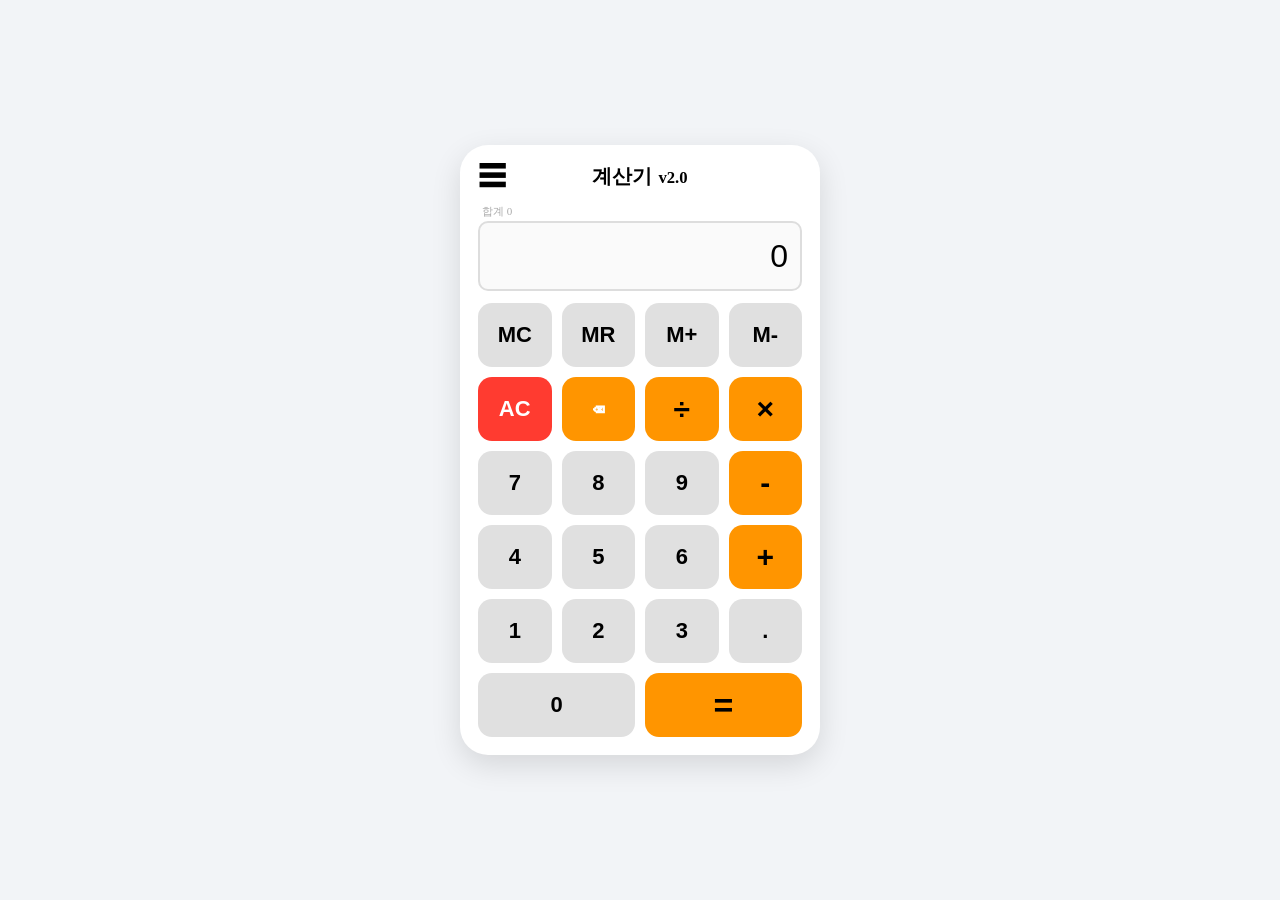
==== calculator.html @ 21626f97 "Add files via upload" ====
<!DOCTYPE html>
<html lang="ko">
<head>
    <meta charset="UTF-8">
    <meta name="viewport" content="width=device-width, initial-scale=1.0, maximum-scale=1.0, user-scalable=no">
    <title>Calculator</title>
    <style>
:root { --main-theme: #ff9500; --text-color: #000; }

* {
    -webkit-user-select: none;
    -moz-user-select: none;
    user-select: none;
    -webkit-user-drag: none;
    box-sizing: border-box;
}

html, body {
    margin: 0; padding: 0;
    width: 100%; height: 100%;
    overflow: hidden;
    background: #f2f4f7;
    display: flex;
    justify-content: center;
    align-items: center;
}

.layout { display: flex; align-items: flex-start; }

.calculator {
    width: 360px;
    background: #fff;
    padding: 18px;
    border-radius: 28px;
    box-shadow: 0 10px 30px rgba(0,0,0,0.12);
    flex-shrink: 0;
}

.calc-header {
    display: flex; align-items: center; justify-content: center;
    position: relative; margin-bottom: 14px; font-weight: bold; font-size: 20px;
}
.hamburger { font-size: 28px; cursor: pointer; position: absolute; left: 0; z-index: 2; }
.title-text { display: flex; align-items: baseline; gap: 6px; }

.display-wrap { margin-bottom: 12px; }

.mem-label {
    font-size: 11px;
    color: #aaa;
    margin-bottom: 2px;
    padding-left: 4px;
}

#display {
    width: 100%; height: 70px; font-size: 32px; text-align: right;
    border: 2px solid #ddd; border-radius: 10px;
    padding: 8px 12px; background: #fafafa;
    display: block;
}

.buttons { display: grid; grid-template-columns: repeat(4, 1fr); gap: 10px; }
button { height: 64px; border-radius: 14px; border: none; font-size: 22px; font-weight: bold; cursor: pointer; background: #e0e0e0; transition: opacity 0.1s; }
button:active { opacity: 0.7; }
.operator { background-color: var(--main-theme); color: var(--text-color); font-size: 30px; }
.btn-ac { background-color: #ff3b30; color: #fff; }
.btn-del { background-color: #ff9500; color: #fff; }
.btn-equals { background-color: var(--main-theme); color: var(--text-color); font-size: 34px; }

.toast {
    height: 0; overflow: hidden; text-align: center; font-size: 14px; font-weight: bold;
    color: #fff; background: rgba(0,0,0,0.7); border-radius: 8px;
    transition: height 0.2s, padding 0.2s, opacity 0.3s; opacity: 0;
}
.toast.show { height: auto; padding: 6px; opacity: 1; margin-bottom: 6px; }

.overlay { display: none; position: fixed; top: 0; left: 0; width: 100%; height: 100%; background: rgba(0,0,0,0.4); z-index: 998; }
.overlay.show { display: block; }
.side-menu { height: 100%; width: 260px; position: fixed; top: 0; left: 0; background: #111; overflow: hidden; transition: transform 0.3s ease; z-index: 1000; transform: translateX(-100%); }
.side-menu.open { transform: translateX(0); }
.closebtn { position: absolute; top: 10px; right: 20px; color: #ff3b30; font-size: 36px; cursor: pointer; }
.menu-content { padding: 18px; color: #fff; margin-top: 50px; }
.theme-buttons { display: grid; grid-template-columns: repeat(2, 1fr); gap: 8px; }
.theme-buttons button { height: auto; border-radius: 8px; border: none; font-weight: bold; cursor: pointer; padding: 10px; font-size: 13px; }
.dev-info { margin-bottom: 18px; }
    </style>
</head>
<body>
    <div id="overlay" class="overlay" onclick="closeMenu()"></div>

    <div id="mySidenav" class="side-menu">
        <span class="closebtn" onclick="closeMenu()">&times;</span>
        <div class="menu-content">
            <div class="dev-info">
                <h3>Developer</h3>
                <p>안녕하세요 파수범입니다.<br>이것은 저의 첫 코딩 작품입니다.<br>많은 관심 부탁드립니다.</p>
            </div>
            <h3>테마 설정</h3>
            <div class="theme-buttons">
                <button onclick="changeTheme('#FF3B30')" style="background:#FF3B30;color:#fff;">빨강</button>
                <button onclick="changeTheme('#FF9500')" style="background:#FF9500;color:#fff;">주황</button>
                <button onclick="changeTheme('#FFCC00')" style="background:#FFCC00;color:#000;">노랑</button>
                <button onclick="changeTheme('#4CD964')" style="background:#4CD964;color:#000;">초록</button>
                <button onclick="changeTheme('#007AFF')" style="background:#007AFF;color:#fff;">파랑</button>
                <button onclick="changeTheme('#5AC8FA')" style="background:#5AC8FA;color:#000;">하늘</button>
                <button onclick="changeTheme('#8E8E93')" style="background:#8E8E93;color:#fff;">회색</button>
                <button onclick="changeTheme('#000000')" style="background:#000000;color:#fff;">검정</button>
            </div>
        </div>
    </div>

    <div class="layout">
        <div class="calculator">
            <div class="calc-header">
                <span class="hamburger" onclick="openMenu()">&#9776;</span>
                <span class="title-text">계산기 <small>v2.0</small></span>
            </div>
            <div id="toast" class="toast"></div>

            <div class="display-wrap">
                <div class="mem-label">합계 <span id="mem-label-value">0</span></div>
                <input type="text" id="display" value="0" data-raw="0" readonly>
            </div>

            <div class="buttons">
                <button onclick="memory('MC')">MC</button>
                <button onclick="memory('MR')">MR</button>
                <button onclick="memory('M+')">M+</button>
                <button onclick="memory('M-')">M-</button>

                <button class="btn-ac" onclick="clearDisplay()">AC</button>
                <button class="btn-del" onclick="deleteLast()">⌫</button>
                <button class="operator" onclick="appendToDisplay('/')">÷</button>
                <button class="operator" onclick="appendToDisplay('*')">×</button>

                <button onclick="appendToDisplay('7')">7</button>
                <button onclick="appendToDisplay('8')">8</button>
                <button onclick="appendToDisplay('9')">9</button>
                <button class="operator" onclick="appendToDisplay('-')">-</button>

                <button onclick="appendToDisplay('4')">4</button>
                <button onclick="appendToDisplay('5')">5</button>
                <button onclick="appendToDisplay('6')">6</button>
                <button class="operator" onclick="appendToDisplay('+')">+</button>

                <button onclick="appendToDisplay('1')">1</button>
                <button onclick="appendToDisplay('2')">2</button>
                <button onclick="appendToDisplay('3')">3</button>
                <button onclick="appendToDisplay('.')">.</button>

                <button onclick="appendToDisplay('0')" style="grid-column:span 2;">0</button>
                <button class="operator btn-equals" onclick="calculate()" style="grid-column:span 2;">=</button>
            </div>
        </div>
    </div>

    <script>
let memoryValue = 0;
let freshInput = false;
let memHistory = [];

function openMenu() {
    document.getElementById("mySidenav").classList.add("open");
    document.getElementById("overlay").classList.add("show");
    history.pushState({ menuOpen: true }, '');
}
function closeMenu() {
    document.getElementById("mySidenav").classList.remove("open");
    document.getElementById("overlay").classList.remove("show");
}
window.addEventListener('popstate', function() {
    if (document.getElementById("mySidenav").classList.contains("open")) closeMenu();
});

function changeTheme(color) {
    document.documentElement.style.setProperty('--main-theme', color);
    document.documentElement.style.setProperty('--text-color', color === '#000000' ? '#ffffff' : '#000000');
    closeMenu();
}

function formatDisplay(val) {
    if (val === '' || val === '오류') return val;
    let parts = String(val).split('.');
    parts[0] = parts[0].replace(/\B(?=(\d{3})+(?!\d))/g, ',');
    return parts.join('.');
}

function formatRawExpression(expr) {
    return expr.replace(/(\d+\.?\d*)/g, function(num) {
        let parts = num.split('.');
        parts[0] = parts[0].replace(/\B(?=(\d{3})+(?!\d))/g, ',');
        return parts.join('.');
    });
}

function getRaw() {
    let d = document.getElementById('display');
    let raw = d.getAttribute('data-raw');
    if (!raw) raw = d.value;
    return raw.replace(/,/g, '');
}

function setRaw(val) {
    let d = document.getElementById('display');
    d.setAttribute('data-raw', val);
}

function appendToDisplay(val) {
    let d = document.getElementById('display');
    let raw = getRaw();
    const operators = ['+', '-', '*', '/'];
    const isOp = operators.includes(val);

    if (freshInput) {
        if (isOp) { freshInput = false; }
        else { raw = ''; freshInput = false; }
    }

    if (isOp && raw !== '' && raw !== '0') {
        const lastChar = raw.slice(-1);
        if (operators.includes(lastChar)) {
            raw = raw.slice(0, -1) + val;
            setRaw(raw);
            d.value = formatRawExpression(raw);
            return;
        }
    }

    if (raw === '0' || raw === '') {
        raw = isOp ? '0' + val : val;
    } else {
        raw += val;
    }
    setRaw(raw);
    d.value = formatRawExpression(raw);
}

function clearDisplay() {
    let d = document.getElementById('display');
    setRaw('0');
    d.value = '0';
    freshInput = false;
}

function deleteLast() {
    let d = document.getElementById('display');
    let raw = getRaw();
    raw = raw.length <= 1 ? '0' : raw.slice(0, -1);
    setRaw(raw);
    d.value = formatRawExpression(raw);
}

function calculate() {
    try {
        let d = document.getElementById('display');
        let raw = getRaw();
        let result = eval(raw.replace(/×/g, '*').replace(/÷/g, '/'));
        setRaw(String(result));
        d.value = formatDisplay(result);
        freshInput = true;
        history.replaceState(null, '');
    } catch {
        let d = document.getElementById('display');
        setRaw('오류');
        d.value = '오류';
    }
}

function showToast(msg) {
    let t = document.getElementById('toast');
    t.textContent = msg;
    t.classList.add('show');
    clearTimeout(window._toastTimer);
    window._toastTimer = setTimeout(() => t.classList.remove('show'), 1500);
}

function updateMemLabel() {
    document.getElementById('mem-label-value').textContent = formatDisplay(memoryValue);
}

function memory(type) {
    let d = document.getElementById('display');
    let raw = getRaw();
    let v = parseFloat(raw) || 0;

    if (type === 'M+') {
        memoryValue += v;
        freshInput = true;
        updateMemLabel();
    } else if (type === 'M-') {
        memoryValue -= v;
        freshInput = true;
        updateMemLabel();
    } else if (type === 'MR') {
        setRaw(String(memoryValue));
        d.value = formatDisplay(memoryValue);
        showToast('MR : ' + formatDisplay(memoryValue));
        freshInput = true;
    } else if (type === 'MC') {
        memoryValue = 0;
        updateMemLabel();
    }
}
    </script>
</body>
</html>
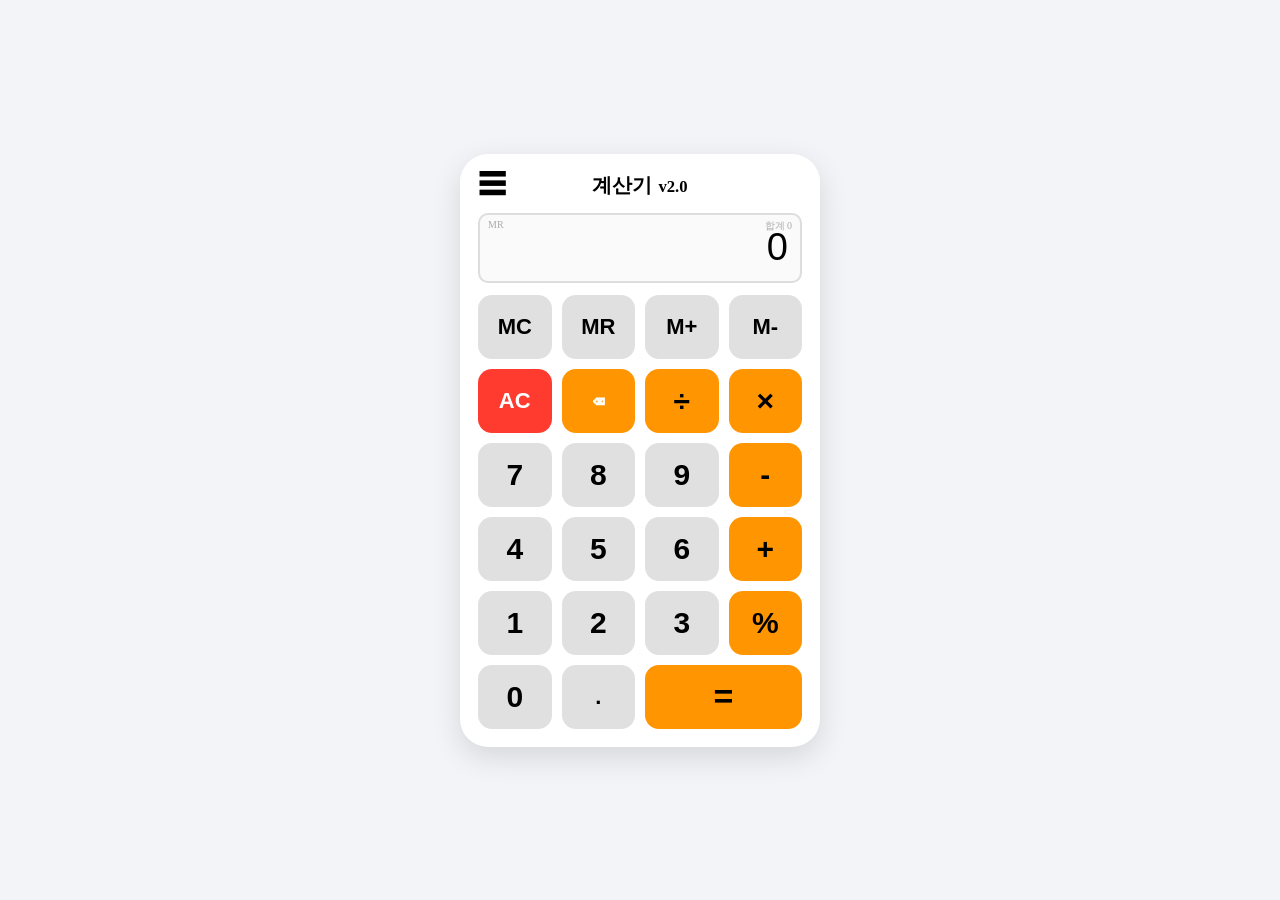
==== commit 4467741d: "Add files via upload" ====
--- a/calculator.html
+++ b/calculator.html
@@ -5,84 +5,92 @@
     <meta name="viewport" content="width=device-width, initial-scale=1.0, maximum-scale=1.0, user-scalable=no">
     <title>Calculator</title>
     <style>
-:root { --main-theme: #ff9500; --text-color: #000; }
-
-* {
-    -webkit-user-select: none;
-    -moz-user-select: none;
-    user-select: none;
-    -webkit-user-drag: none;
-    box-sizing: border-box;
-}
-
-html, body {
-    margin: 0; padding: 0;
-    width: 100%; height: 100%;
-    overflow: hidden;
-    background: #f2f4f7;
-    display: flex;
-    justify-content: center;
-    align-items: center;
-}
-
-.layout { display: flex; align-items: flex-start; }
-
-.calculator {
-    width: 360px;
-    background: #fff;
-    padding: 18px;
-    border-radius: 28px;
-    box-shadow: 0 10px 30px rgba(0,0,0,0.12);
-    flex-shrink: 0;
-}
-
-.calc-header {
-    display: flex; align-items: center; justify-content: center;
-    position: relative; margin-bottom: 14px; font-weight: bold; font-size: 20px;
-}
-.hamburger { font-size: 28px; cursor: pointer; position: absolute; left: 0; z-index: 2; }
-.title-text { display: flex; align-items: baseline; gap: 6px; }
-
-.display-wrap { margin-bottom: 12px; }
-
-.mem-label {
-    font-size: 11px;
-    color: #aaa;
-    margin-bottom: 2px;
-    padding-left: 4px;
-}
-
-#display {
-    width: 100%; height: 70px; font-size: 32px; text-align: right;
-    border: 2px solid #ddd; border-radius: 10px;
-    padding: 8px 12px; background: #fafafa;
-    display: block;
-}
-
-.buttons { display: grid; grid-template-columns: repeat(4, 1fr); gap: 10px; }
-button { height: 64px; border-radius: 14px; border: none; font-size: 22px; font-weight: bold; cursor: pointer; background: #e0e0e0; transition: opacity 0.1s; }
-button:active { opacity: 0.7; }
-.operator { background-color: var(--main-theme); color: var(--text-color); font-size: 30px; }
-.btn-ac { background-color: #ff3b30; color: #fff; }
-.btn-del { background-color: #ff9500; color: #fff; }
-.btn-equals { background-color: var(--main-theme); color: var(--text-color); font-size: 34px; }
-
-.toast {
-    height: 0; overflow: hidden; text-align: center; font-size: 14px; font-weight: bold;
-    color: #fff; background: rgba(0,0,0,0.7); border-radius: 8px;
-    transition: height 0.2s, padding 0.2s, opacity 0.3s; opacity: 0;
-}
-.toast.show { height: auto; padding: 6px; opacity: 1; margin-bottom: 6px; }
-
-.overlay { display: none; position: fixed; top: 0; left: 0; width: 100%; height: 100%; background: rgba(0,0,0,0.4); z-index: 998; }
-.overlay.show { display: block; }
-.side-menu { height: 100%; width: 260px; position: fixed; top: 0; left: 0; background: #111; overflow: hidden; transition: transform 0.3s ease; z-index: 1000; transform: translateX(-100%); }
-.side-menu.open { transform: translateX(0); }
-.closebtn { position: absolute; top: 10px; right: 20px; color: #ff3b30; font-size: 36px; cursor: pointer; }
-.menu-content { padding: 18px; color: #fff; margin-top: 50px; }
-.theme-buttons { display: grid; grid-template-columns: repeat(2, 1fr); gap: 8px; }
-.theme-buttons button { height: auto; border-radius: 8px; border: none; font-weight: bold; cursor: pointer; padding: 10px; font-size: 13px; }
-.dev-info { margin-bottom: 18px; }
+        :root { --main-theme: #ff9500; --text-color: #000; }
+
+        * {
+            -webkit-user-select: none;
+            -moz-user-select: none;
+            user-select: none;
+            box-sizing: border-box;
+        }
+
+        html, body {
+            margin: 0; padding: 0;
+            width: 100%; height: 100%;
+            overflow: hidden;
+            background: #f2f4f7;
+            display: flex;
+            justify-content: center;
+            align-items: center;
+        }
+
+        .layout { display: flex; align-items: flex-start; }
+
+        .calculator {
+            width: 360px;
+            background: #fff;
+            padding: 18px;
+            border-radius: 28px;
+            box-shadow: 0 10px 30px rgba(0,0,0,0.12);
+        }
+
+        .calc-header {
+            display: flex; align-items: center; justify-content: center;
+            position: relative; margin-bottom: 14px; font-weight: bold; font-size: 20px;
+        }
+        .hamburger { font-size: 28px; cursor: pointer; position: absolute; left: 0; z-index: 2; }
+        .title-text { display: flex; align-items: baseline; gap: 6px; }
+
+        .display-wrap { margin-bottom: 12px; position: relative; }
+
+        .mem-label {
+            position: absolute; top: 6px; right: 10px;
+            font-size: 10px; color: #aaa;
+        }
+        .mr-label {
+            position: absolute; top: 6px; left: 10px;
+            font-size: 10px; color: #aaa;
+        }
+
+        #display {
+            width: 100%; height: 70px; font-size: 38px; text-align: right;
+            border: 2px solid #ddd; border-radius: 10px;
+            padding: 8px 12px; background: #fafafa;
+            display: block; outline: none;
+        }
+
+        .buttons { display: grid; grid-template-columns: repeat(4, 1fr); gap: 10px; }
+        button {
+            height: 64px; border-radius: 14px; border: none;
+            font-size: 22px; font-weight: bold; cursor: pointer;
+            background: #e0e0e0; transition: opacity 0.1s;
+        }
+        button:active { opacity: 0.7; }
+        .operator { background-color: var(--main-theme); color: var(--text-color); font-size: 30px; }
+        .btn-ac { background-color: #ff3b30; color: #fff; }
+        .btn-del { background-color: #ff9500; color: #fff; }
+        .btn-equals { background-color: var(--main-theme); color: var(--text-color); font-size: 34px; }
+
+        .toast {
+            height: 0; overflow: hidden; text-align: center; font-size: 14px; font-weight: bold;
+            color: #fff; background: rgba(0,0,0,0.7); border-radius: 8px;
+            transition: height 0.2s, padding 0.2s, opacity 0.3s; opacity: 0;
+        }
+        .toast.show { height: auto; padding: 6px; opacity: 1; margin-bottom: 6px; }
+
+        .overlay { display: none; position: fixed; top: 0; left: 0; width: 100%; height: 100%; background: rgba(0,0,0,0.4); z-index: 998; }
+        .overlay.show { display: block; }
+        .side-menu {
+            height: 100%; width: 260px; position: fixed; top: 0; left: 0;
+            background: #111; overflow: hidden; transition: transform 0.3s ease;
+            z-index: 1000; transform: translateX(-100%);
+        }
+        .side-menu.open { transform: translateX(0); }
+        .closebtn { position: absolute; top: 10px; right: 20px; color: #ff3b30; font-size: 36px; cursor: pointer; }
+        .menu-content { padding: 18px; color: #fff; margin-top: 50px; }
+        .theme-buttons { display: grid; grid-template-columns: repeat(2, 1fr); gap: 8px; }
+        .theme-buttons button { height: auto; border-radius: 8px; border: none; font-weight: bold; cursor: pointer; padding: 10px; font-size: 13px; }
+        .dev-info { margin-bottom: 18px; }
     </style>
 </head>
 <body>
@@ -97,14 +105,14 @@
             </div>
             <h3>테마 설정</h3>
             <div class="theme-buttons">
-                <button onclick="changeTheme('#FF3B30')" style="background:#FF3B30;color:#fff;">빨강</button>
-                <button onclick="changeTheme('#FF9500')" style="background:#FF9500;color:#fff;">주황</button>
-                <button onclick="changeTheme('#FFCC00')" style="background:#FFCC00;color:#000;">노랑</button>
-                <button onclick="changeTheme('#4CD964')" style="background:#4CD964;color:#000;">초록</button>
-                <button onclick="changeTheme('#007AFF')" style="background:#007AFF;color:#fff;">파랑</button>
-                <button onclick="changeTheme('#5AC8FA')" style="background:#5AC8FA;color:#000;">하늘</button>
-                <button onclick="changeTheme('#8E8E93')" style="background:#8E8E93;color:#fff;">회색</button>
-                <button onclick="changeTheme('#000000')" style="background:#000000;color:#fff;">검정</button>
+                <button onclick="changeTheme('#FF3B30','#fff')" style="background:#FF3B30;color:#fff;">빨강</button>
+                <button onclick="changeTheme('#FF9500','#000')" style="background:#FF9500;color:#fff;">주황</button>
+                <button onclick="changeTheme('#FFCC00','#000')" style="background:#FFCC00;color:#000;">노랑</button>
+                <button onclick="changeTheme('#4CD964','#000')" style="background:#4CD964;color:#000;">초록</button>
+                <button onclick="changeTheme('#007AFF','#fff')" style="background:#007AFF;color:#fff;">파랑</button>
+                <button onclick="changeTheme('#5AC8FA','#000')" style="background:#5AC8FA;color:#000;">하늘</button>
+                <button onclick="changeTheme('#8E8E93','#fff')" style="background:#8E8E93;color:#fff;">회색</button>
+                <button onclick="changeTheme('#000000','#fff')" style="background:#000000;color:#fff;">검정</button>
             </div>
         </div>
     </div>
@@ -118,8 +126,9 @@
             <div id="toast" class="toast"></div>
 
             <div class="display-wrap">
+                <div class="mr-label">MR <span id="mr-label-value" style="display:none;">0</span></div>
                 <div class="mem-label">합계 <span id="mem-label-value">0</span></div>
-                <input type="text" id="display" value="0" data-raw="0" readonly>
+                <input type="text" id="display" value="0" readonly>
             </div>
 
             <div class="buttons">
@@ -133,174 +142,200 @@
                 <button class="operator" onclick="appendToDisplay('/')">÷</button>
                 <button class="operator" onclick="appendToDisplay('*')">×</button>
 
-                <button onclick="appendToDisplay('7')">7</button>
-                <button onclick="appendToDisplay('8')">8</button>
-                <button onclick="appendToDisplay('9')">9</button>
+                <button onclick="appendToDisplay('7')" style="font-size:30px">7</button>
+                <button onclick="appendToDisplay('8')" style="font-size:30px">8</button>
+                <button onclick="appendToDisplay('9')" style="font-size:30px">9</button>
                 <button class="operator" onclick="appendToDisplay('-')">-</button>
 
-                <button onclick="appendToDisplay('4')">4</button>
-                <button onclick="appendToDisplay('5')">5</button>
-                <button onclick="appendToDisplay('6')">6</button>
+                <button onclick="appendToDisplay('4')" style="font-size:30px">4</button>
+                <button onclick="appendToDisplay('5')" style="font-size:30px">5</button>
+                <button onclick="appendToDisplay('6')" style="font-size:30px">6</button>
                 <button class="operator" onclick="appendToDisplay('+')">+</button>
 
-                <button onclick="appendToDisplay('1')">1</button>
-                <button onclick="appendToDisplay('2')">2</button>
-                <button onclick="appendToDisplay('3')">3</button>
+                <button onclick="appendToDisplay('1')" style="font-size:30px">1</button>
+                <button onclick="appendToDisplay('2')" style="font-size:30px">2</button>
+                <button onclick="appendToDisplay('3')" style="font-size:30px">3</button>
+                <button class="operator" onclick="calcPercent()">%</button>
+
+                <button onclick="appendToDisplay('0')" style="font-size:30px">0</button>
                 <button onclick="appendToDisplay('.')">.</button>
-
-                <button onclick="appendToDisplay('0')" style="grid-column:span 2;">0</button>
                 <button class="operator btn-equals" onclick="calculate()" style="grid-column:span 2;">=</button>
             </div>
         </div>
     </div>
 
     <script>
-let memoryValue = 0;
-let freshInput = false;
-let memHistory = [];
-
-function openMenu() {
-    document.getElementById("mySidenav").classList.add("open");
-    document.getElementById("overlay").classList.add("show");
-    history.pushState({ menuOpen: true }, '');
-}
-function closeMenu() {
-    document.getElementById("mySidenav").classList.remove("open");
-    document.getElementById("overlay").classList.remove("show");
-}
-window.addEventListener('popstate', function() {
-    if (document.getElementById("mySidenav").classList.contains("open")) closeMenu();
-});
-
-function changeTheme(color) {
-    document.documentElement.style.setProperty('--main-theme', color);
-    document.documentElement.style.setProperty('--text-color', color === '#000000' ? '#ffffff' : '#000000');
-    closeMenu();
-}
-
-function formatDisplay(val) {
-    if (val === '' || val === '오류') return val;
-    let parts = String(val).split('.');
-    parts[0] = parts[0].replace(/\B(?=(\d{3})+(?!\d))/g, ',');
-    return parts.join('.');
-}
-
-function formatRawExpression(expr) {
-    return expr.replace(/(\d+\.?\d*)/g, function(num) {
-        let parts = num.split('.');
-        parts[0] = parts[0].replace(/\B(?=(\d{3})+(?!\d))/g, ',');
-        return parts.join('.');
-    });
-}
-
-function getRaw() {
-    let d = document.getElementById('display');
-    let raw = d.getAttribute('data-raw');
-    if (!raw) raw = d.value;
-    return raw.replace(/,/g, '');
-}
-
-function setRaw(val) {
-    let d = document.getElementById('display');
-    d.setAttribute('data-raw', val);
-}
-
-function appendToDisplay(val) {
-    let d = document.getElementById('display');
-    let raw = getRaw();
-    const operators = ['+', '-', '*', '/'];
-    const isOp = operators.includes(val);
-
-    if (freshInput) {
-        if (isOp) { freshInput = false; }
-        else { raw = ''; freshInput = false; }
-    }
-
-    if (isOp && raw !== '' && raw !== '0') {
-        const lastChar = raw.slice(-1);
-        if (operators.includes(lastChar)) {
-            raw = raw.slice(0, -1) + val;
-            setRaw(raw);
-            d.value = formatRawExpression(raw);
-            return;
-        }
-    }
-
-    if (raw === '0' || raw === '') {
-        raw = isOp ? '0' + val : val;
-    } else {
-        raw += val;
-    }
-    setRaw(raw);
-    d.value = formatRawExpression(raw);
-}
-
-function clearDisplay() {
-    let d = document.getElementById('display');
-    setRaw('0');
-    d.value = '0';
-    freshInput = false;
-}
-
-function deleteLast() {
-    let d = document.getElementById('display');
-    let raw = getRaw();
-    raw = raw.length <= 1 ? '0' : raw.slice(0, -1);
-    setRaw(raw);
-    d.value = formatRawExpression(raw);
-}
-
-function calculate() {
-    try {
-        let d = document.getElementById('display');
-        let raw = getRaw();
-        let result = eval(raw.replace(/×/g, '*').replace(/÷/g, '/'));
-        setRaw(String(result));
-        d.value = formatDisplay(result);
-        freshInput = true;
-        history.replaceState(null, '');
-    } catch {
-        let d = document.getElementById('display');
-        setRaw('오류');
-        d.value = '오류';
-    }
-}
-
-function showToast(msg) {
-    let t = document.getElementById('toast');
-    t.textContent = msg;
-    t.classList.add('show');
-    clearTimeout(window._toastTimer);
-    window._toastTimer = setTimeout(() => t.classList.remove('show'), 1500);
-}
-
-function updateMemLabel() {
-    document.getElementById('mem-label-value').textContent = formatDisplay(memoryValue);
-}
-
-function memory(type) {
-    let d = document.getElementById('display');
-    let raw = getRaw();
-    let v = parseFloat(raw) || 0;
-
-    if (type === 'M+') {
-        memoryValue += v;
-        freshInput = true;
-        updateMemLabel();
-    } else if (type === 'M-') {
-        memoryValue -= v;
-        freshInput = true;
-        updateMemLabel();
-    } else if (type === 'MR') {
-        setRaw(String(memoryValue));
-        d.value = formatDisplay(memoryValue);
-        showToast('MR : ' + formatDisplay(memoryValue));
-        freshInput = true;
-    } else if (type === 'MC') {
-        memoryValue = 0;
-        updateMemLabel();
-    }
-}
+        let memValue = 0;
+        let freshInput = true;
+
+        function getRaw() {
+            return document.getElementById('display').dataset.raw || '0';
+        }
+
+        function formatDisplay(num) {
+            if (isNaN(num) || num === null) return '오류';
+            return num.toLocaleString('ko-KR', { maximumFractionDigits: 10 });
+        }
+
+        function appendToDisplay(val) {
+            const d = document.getElementById('display');
+            let raw = getRaw();
+            const ops = ['+', '-', '*', '/'];
+
+            if (freshInput) {
+                if (ops.includes(val)) {
+                    // append operator to current result
+                    raw = raw + val;
+                    freshInput = false;
+                } else {
+                    raw = val === '.' ? '0.' : val;
+                    freshInput = false;
+                }
+            } else {
+                const lastChar = raw.slice(-1);
+                if (ops.includes(val) && ops.includes(lastChar)) {
+                    raw = raw.slice(0, -1) + val;
+                } else if (val === '.' && /\.\d*$/.test(raw.split(/[+\-*/]/).pop())) {
+                    return; // already has decimal
+                } else {
+                    raw = raw + val;
+                }
+            }
+
+            d.dataset.raw = raw;
+            // Show expression while typing, formatted number after result
+            try {
+                const segments = raw.split(/([+\-*/])/);
+                const lastNum = segments[segments.length - 1];
+                if (lastNum && !isNaN(parseFloat(lastNum)) && !ops.includes(raw.slice(-1))) {
+                    d.value = formatDisplay(parseFloat(lastNum));
+                } else {
+                    d.value = raw.replace(/\*/g, '×').replace(/\//g, '÷');
+                }
+            } catch(e) {
+                d.value = raw;
+            }
+        }
+
+        function calculate() {
+            const d = document.getElementById('display');
+            let raw = getRaw();
+            try {
+                let result = eval(raw);
+                result = parseFloat(parseFloat(result).toPrecision(10));
+                d.dataset.raw = String(result);
+                d.value = formatDisplay(result);
+                freshInput = true;
+            } catch(e) {
+                d.dataset.raw = '오류';
+                d.value = '오류';
+                freshInput = true;
+            }
+        }
+
+        function clearDisplay() {
+            const d = document.getElementById('display');
+            d.dataset.raw = '0';
+            d.value = '0';
+            freshInput = true;
+            document.getElementById('mr-label-value').style.display = 'none';
+        }
+
+        function deleteLast() {
+            const d = document.getElementById('display');
+            let raw = getRaw();
+            if (freshInput || raw === '오류') {
+                clearDisplay(); return;
+            }
+            raw = raw.slice(0, -1) || '0';
+            d.dataset.raw = raw;
+            try {
+                const segments = raw.split(/([+\-*/])/);
+                const lastNum = segments[segments.length - 1];
+                d.value = lastNum ? lastNum : raw;
+            } catch(e) { d.value = raw; }
+            if (raw === '0') freshInput = true;
+        }
+
+        function calcPercent() {
+            const d = document.getElementById('display');
+            let raw = getRaw();
+            try {
+                const match = raw.match(/^(.*[+\-*/])(\-?\d+\.?\d*)$/);
+                let result;
+                if (match) {
+                    const base = eval(match[1].slice(0, -1));
+                    const pct = parseFloat(match[2]) / 100;
+                    result = base * pct;
+                    raw = match[1] + result;
+                    d.dataset.raw = raw;
+                    d.value = formatDisplay(result);
+                } else {
+                    const num = parseFloat(raw.replace(/,/g, ''));
+                    if (isNaN(num)) return;
+                    result = parseFloat((num / 100).toPrecision(10));
+                    d.dataset.raw = String(result);
+                    d.value = formatDisplay(result);
+                }
+                freshInput = true;
+            } catch(e) {}
+        }
+
+        function memory(op) {
+            const d = document.getElementById('display');
+            const cur = parseFloat(getRaw().replace(/,/g, '')) || 0;
+            if (op === 'MC') {
+                memValue = 0;
+                document.getElementById('mem-label-value').textContent = '0';
+                const mrVal = document.getElementById('mr-label-value');
+                mrVal.style.display = 'none';
+                showToast('메모리 초기화');
+            } else if (op === 'MR') {
+                d.dataset.raw = String(memValue);
+                d.value = formatDisplay(memValue);
+                freshInput = true;
+                const mrVal = document.getElementById('mr-label-value');
+                mrVal.textContent = formatDisplay(memValue);
+                mrVal.style.display = 'inline';
+                showToast('MR: ' + formatDisplay(memValue));
+            } else if (op === 'M+') {
+                memValue = parseFloat((memValue + cur).toPrecision(10));
+                document.getElementById('mem-label-value').textContent = formatDisplay(memValue);
+                showToast('M+: ' + formatDisplay(memValue));
+            } else if (op === 'M-') {
+                memValue = parseFloat((memValue - cur).toPrecision(10));
+                document.getElementById('mem-label-value').textContent = formatDisplay(memValue);
+                showToast('M-: ' + formatDisplay(memValue));
+            }
+        }
+
+        let toastTimer;
+        function showToast(msg) {
+            const t = document.getElementById('toast');
+            t.textContent = msg;
+            t.classList.add('show');
+            clearTimeout(toastTimer);
+            toastTimer = setTimeout(() => t.classList.remove('show'), 1800);
+        }
+
+        function openMenu() {
+            document.getElementById('mySidenav').classList.add('open');
+            document.getElementById('overlay').classList.add('show');
+        }
+
+        function closeMenu() {
+            document.getElementById('mySidenav').classList.remove('open');
+            document.getElementById('overlay').classList.remove('show');
+        }
+
+        function changeTheme(color, textColor) {
+            document.documentElement.style.setProperty('--main-theme', color);
+            document.documentElement.style.setProperty('--text-color', textColor || '#000');
+            closeMenu();
+        }
+
+        // Initialize display raw value
+        document.getElementById('display').dataset.raw = '0';
     </script>
 </body>
 </html>
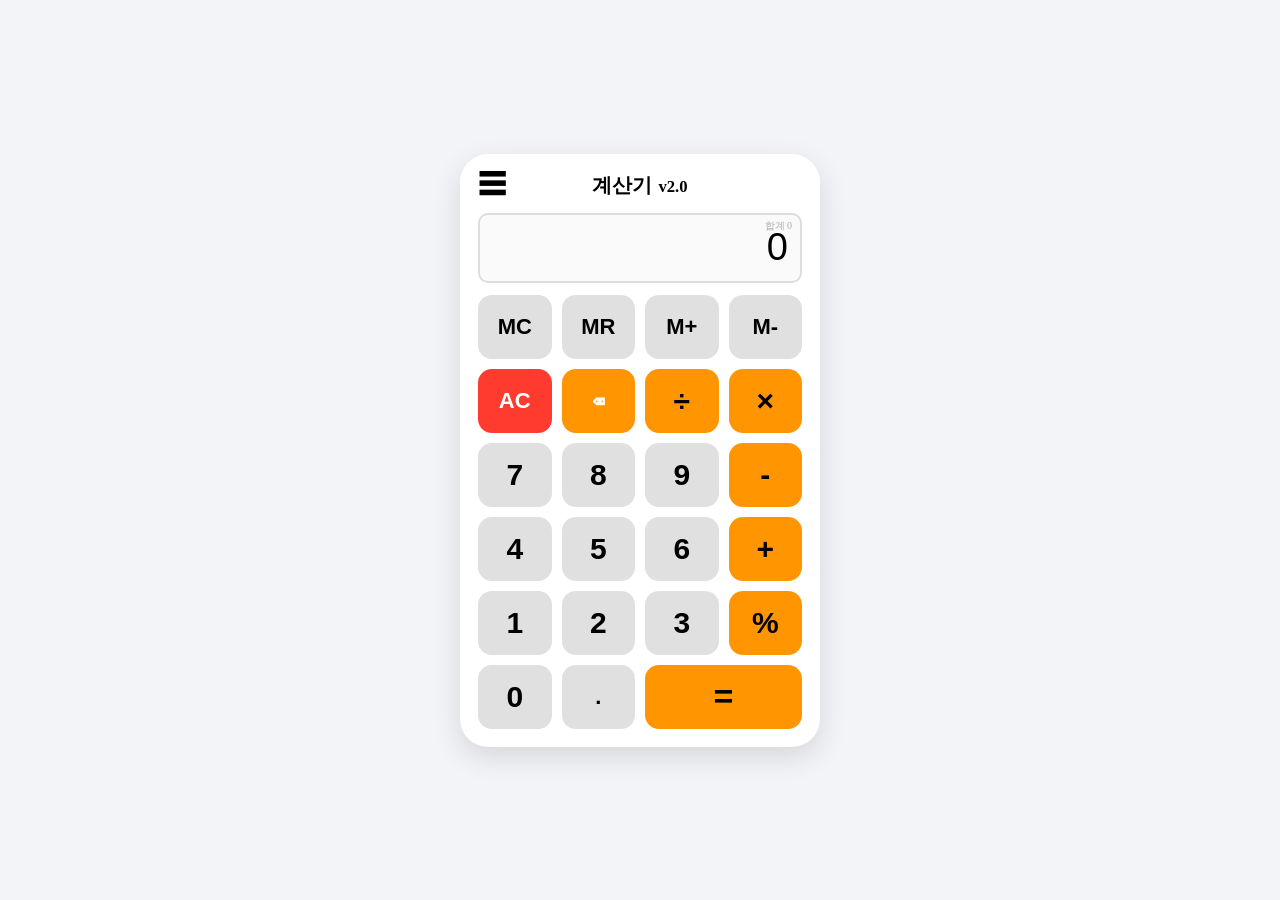
==== commit 415eb46d: "Add files via upload" ====
--- a/calculator.html
+++ b/calculator.html
@@ -6,85 +6,28 @@
     <title>Calculator</title>
     <style>
         :root { --main-theme: #ff9500; --text-color: #000; }
-
-        * {
-            -webkit-user-select: none;
-            -moz-user-select: none;
-            user-select: none;
-            box-sizing: border-box;
-        }
-
-        html, body {
-            margin: 0; padding: 0;
-            width: 100%; height: 100%;
-            overflow: hidden;
-            background: #f2f4f7;
-            display: flex;
-            justify-content: center;
-            align-items: center;
-        }
-
+        * { -webkit-user-select: none; user-select: none; box-sizing: border-box; }
+        html, body { margin: 0; padding: 0; width: 100%; height: 100%; overflow: hidden; background: #f2f4f7; display: flex; justify-content: center; align-items: center; }
         .layout { display: flex; align-items: flex-start; }
-
-        .calculator {
-            width: 360px;
-            background: #fff;
-            padding: 18px;
-            border-radius: 28px;
-            box-shadow: 0 10px 30px rgba(0,0,0,0.12);
-        }
-
-        .calc-header {
-            display: flex; align-items: center; justify-content: center;
-            position: relative; margin-bottom: 14px; font-weight: bold; font-size: 20px;
-        }
+        .calculator { width: 360px; background: #fff; padding: 18px; border-radius: 28px; box-shadow: 0 10px 30px rgba(0,0,0,0.12); }
+        .calc-header { display: flex; align-items: center; justify-content: center; position: relative; margin-bottom: 14px; font-weight: bold; font-size: 20px; }
         .hamburger { font-size: 28px; cursor: pointer; position: absolute; left: 0; z-index: 2; }
         .title-text { display: flex; align-items: baseline; gap: 6px; }
-
         .display-wrap { margin-bottom: 12px; position: relative; }
-
-        .mem-label {
-            position: absolute; top: 6px; right: 10px;
-            font-size: 10px; color: #aaa;
-        }
-        .mr-label {
-            position: absolute; top: 6px; left: 10px;
-            font-size: 10px; color: #aaa;
-        }
-
-        #display {
-            width: 100%; height: 70px; font-size: 38px; text-align: right;
-            border: 2px solid #ddd; border-radius: 10px;
-            padding: 8px 12px; background: #fafafa;
-            display: block; outline: none;
-        }
-
+        .mem-label { position: absolute; top: 6px; right: 10px; font-size: 10px; color: #aaa; }
+        #display { width: 100%; height: 70px; font-size: 38px; text-align: right; border: 2px solid #ddd; border-radius: 10px; padding: 8px 12px; background: #fafafa; display: block; outline: none; }
         .buttons { display: grid; grid-template-columns: repeat(4, 1fr); gap: 10px; }
-        button {
-            height: 64px; border-radius: 14px; border: none;
-            font-size: 22px; font-weight: bold; cursor: pointer;
-            background: #e0e0e0; transition: opacity 0.1s;
-        }
+        button { height: 64px; border-radius: 14px; border: none; font-size: 22px; font-weight: bold; cursor: pointer; background: #e0e0e0; transition: opacity 0.1s; }
         button:active { opacity: 0.7; }
         .operator { background-color: var(--main-theme); color: var(--text-color); font-size: 30px; }
         .btn-ac { background-color: #ff3b30; color: #fff; }
         .btn-del { background-color: #ff9500; color: #fff; }
         .btn-equals { background-color: var(--main-theme); color: var(--text-color); font-size: 34px; }
-
-        .toast {
-            height: 0; overflow: hidden; text-align: center; font-size: 14px; font-weight: bold;
-            color: #fff; background: rgba(0,0,0,0.7); border-radius: 8px;
-            transition: height 0.2s, padding 0.2s, opacity 0.3s; opacity: 0;
-        }
+        .toast { height: 0; overflow: hidden; text-align: center; font-size: 14px; font-weight: bold; color: #fff; background: rgba(0,0,0,0.7); border-radius: 8px; transition: height 0.2s, padding 0.2s, opacity 0.3s; opacity: 0; }
         .toast.show { height: auto; padding: 6px; opacity: 1; margin-bottom: 6px; }
-
         .overlay { display: none; position: fixed; top: 0; left: 0; width: 100%; height: 100%; background: rgba(0,0,0,0.4); z-index: 998; }
         .overlay.show { display: block; }
-        .side-menu {
-            height: 100%; width: 260px; position: fixed; top: 0; left: 0;
-            background: #111; overflow: hidden; transition: transform 0.3s ease;
-            z-index: 1000; transform: translateX(-100%);
-        }
+        .side-menu { height: 100%; width: 260px; position: fixed; top: 0; left: 0; background: #111; overflow: hidden; transition: transform 0.3s ease; z-index: 1000; transform: translateX(-100%); }
         .side-menu.open { transform: translateX(0); }
         .closebtn { position: absolute; top: 10px; right: 20px; color: #ff3b30; font-size: 36px; cursor: pointer; }
         .menu-content { padding: 18px; color: #fff; margin-top: 50px; }
@@ -95,7 +38,6 @@
 </head>
 <body>
     <div id="overlay" class="overlay" onclick="closeMenu()"></div>
-
     <div id="mySidenav" class="side-menu">
         <span class="closebtn" onclick="closeMenu()">&times;</span>
         <div class="menu-content">
@@ -124,188 +66,181 @@
                 <span class="title-text">계산기 <small>v2.0</small></span>
             </div>
             <div id="toast" class="toast"></div>
-
             <div class="display-wrap">
-                <div class="mr-label">MR <span id="mr-label-value" style="display:none;">0</span></div>
                 <div class="mem-label">합계 <span id="mem-label-value">0</span></div>
                 <input type="text" id="display" value="0" readonly>
             </div>
-
             <div class="buttons">
                 <button onclick="memory('MC')">MC</button>
                 <button onclick="memory('MR')">MR</button>
                 <button onclick="memory('M+')">M+</button>
                 <button onclick="memory('M-')">M-</button>
-
                 <button class="btn-ac" onclick="clearDisplay()">AC</button>
                 <button class="btn-del" onclick="deleteLast()">⌫</button>
-                <button class="operator" onclick="appendToDisplay('/')">÷</button>
-                <button class="operator" onclick="appendToDisplay('*')">×</button>
-
-                <button onclick="appendToDisplay('7')" style="font-size:30px">7</button>
-                <button onclick="appendToDisplay('8')" style="font-size:30px">8</button>
-                <button onclick="appendToDisplay('9')" style="font-size:30px">9</button>
-                <button class="operator" onclick="appendToDisplay('-')">-</button>
-
-                <button onclick="appendToDisplay('4')" style="font-size:30px">4</button>
-                <button onclick="appendToDisplay('5')" style="font-size:30px">5</button>
-                <button onclick="appendToDisplay('6')" style="font-size:30px">6</button>
-                <button class="operator" onclick="appendToDisplay('+')">+</button>
-
-                <button onclick="appendToDisplay('1')" style="font-size:30px">1</button>
-                <button onclick="appendToDisplay('2')" style="font-size:30px">2</button>
-                <button onclick="appendToDisplay('3')" style="font-size:30px">3</button>
+                <button class="operator" onclick="inputOp('/')">÷</button>
+                <button class="operator" onclick="inputOp('*')">×</button>
+                <button onclick="inputNum('7')" style="font-size:30px">7</button>
+                <button onclick="inputNum('8')" style="font-size:30px">8</button>
+                <button onclick="inputNum('9')" style="font-size:30px">9</button>
+                <button class="operator" onclick="inputOp('-')">-</button>
+                <button onclick="inputNum('4')" style="font-size:30px">4</button>
+                <button onclick="inputNum('5')" style="font-size:30px">5</button>
+                <button onclick="inputNum('6')" style="font-size:30px">6</button>
+                <button class="operator" onclick="inputOp('+')">+</button>
+                <button onclick="inputNum('1')" style="font-size:30px">1</button>
+                <button onclick="inputNum('2')" style="font-size:30px">2</button>
+                <button onclick="inputNum('3')" style="font-size:30px">3</button>
                 <button class="operator" onclick="calcPercent()">%</button>
-
-                <button onclick="appendToDisplay('0')" style="font-size:30px">0</button>
-                <button onclick="appendToDisplay('.')">.</button>
+                <button onclick="inputNum('0')" style="font-size:30px">0</button>
+                <button onclick="inputDot()">.</button>
                 <button class="operator btn-equals" onclick="calculate()" style="grid-column:span 2;">=</button>
             </div>
         </div>
     </div>
 
     <script>
+        // --- 상태 ---
+        let numA = null;   // 첫 번째 피연산자
+        let op = null;     // 연산자
+        let numB = null;   // 두 번째 피연산자
+        let displayStr = '0';  // 화면에 보이는 문자열
+        let justCalc = false;  // 방금 = 눌렀는지
         let memValue = 0;
-        let freshInput = true;
-
-        function getRaw() {
-            return document.getElementById('display').dataset.raw || '0';
-        }
-
-        function formatDisplay(num) {
-            if (isNaN(num) || num === null) return '오류';
-            return num.toLocaleString('ko-KR', { maximumFractionDigits: 10 });
-        }
-
-        function appendToDisplay(val) {
-            const d = document.getElementById('display');
-            let raw = getRaw();
-            const ops = ['+', '-', '*', '/'];
-
-            if (freshInput) {
-                if (ops.includes(val)) {
-                    // append operator to current result
-                    raw = raw + val;
-                    freshInput = false;
-                } else {
-                    raw = val === '.' ? '0.' : val;
-                    freshInput = false;
-                }
+
+        const disp = () => document.getElementById('display');
+
+        function updateDisplay(val) {
+            displayStr = val;
+            disp().value = val;
+        }
+
+        function formatNum(n) {
+            if (n === null || isNaN(n)) return '오류';
+            // 소수점 10자리까지, 불필요한 0 제거
+            let s = parseFloat(n.toPrecision(10)).toString();
+            // 천단위 콤마
+            let parts = s.split('.');
+            parts[0] = parts[0].replace(/\B(?=(\d{3})+(?!\d))/g, ',');
+            return parts.join('.');
+        }
+
+        // 숫자 입력
+        function inputNum(n) {
+            if (justCalc) {
+                // = 누른 뒤 숫자 → 새 계산 시작
+                numA = null; op = null; numB = null;
+                justCalc = false;
+                updateDisplay(n);
+                return;
+            }
+            if (op === null) {
+                // A 입력 중
+                if (displayStr === '0') updateDisplay(n);
+                else updateDisplay(displayStr + n);
             } else {
-                const lastChar = raw.slice(-1);
-                if (ops.includes(val) && ops.includes(lastChar)) {
-                    raw = raw.slice(0, -1) + val;
-                } else if (val === '.' && /\.\d*$/.test(raw.split(/[+\-*/]/).pop())) {
-                    return; // already has decimal
-                } else {
-                    raw = raw + val;
-                }
-            }
-
-            d.dataset.raw = raw;
-            // Show expression while typing, formatted number after result
-            try {
-                const segments = raw.split(/([+\-*/])/);
-                const lastNum = segments[segments.length - 1];
-                if (lastNum && !isNaN(parseFloat(lastNum)) && !ops.includes(raw.slice(-1))) {
-                    d.value = formatDisplay(parseFloat(lastNum));
-                } else {
-                    d.value = raw.replace(/\*/g, '×').replace(/\//g, '÷');
-                }
-            } catch(e) {
-                d.value = raw;
-            }
+                // B 입력 중
+                if (numB === null) updateDisplay(n);
+                else updateDisplay(displayStr + n);
+                numB = 'typing';
+            }
+        }
+
+        function inputDot() {
+            if (justCalc) { numA=null; op=null; numB=null; justCalc=false; updateDisplay('0.'); return; }
+            if (!displayStr.includes('.')) updateDisplay(displayStr + '.');
+        }
+
+        // 연산자 입력
+        function inputOp(o) {
+            justCalc = false;
+            let cur = parseFloat(displayStr.replace(/,/g, ''));
+            if (op !== null && numB !== null && numB !== 'typing') {
+                // 연속 계산
+                cur = doCalc(numA, op, parseFloat(displayStr.replace(/,/g,'')));
+                updateDisplay(formatNum(cur));
+            }
+            numA = isNaN(cur) ? 0 : cur;
+            op = o;
+            numB = null;
+
+            // 연산자 표시
+            const opSymbol = o === '*' ? '×' : o === '/' ? '÷' : o;
+            disp().value = formatNum(numA) + ' ' + opSymbol;
+        }
+
+        function doCalc(a, operator, b) {
+            switch(operator) {
+                case '+': return a + b;
+                case '-': return a - b;
+                case '*': return a * b;
+                case '/': return b === 0 ? NaN : a / b;
+            }
+            return b;
         }
 
         function calculate() {
-            const d = document.getElementById('display');
-            let raw = getRaw();
-            try {
-                let result = eval(raw);
-                result = parseFloat(parseFloat(result).toPrecision(10));
-                d.dataset.raw = String(result);
-                d.value = formatDisplay(result);
-                freshInput = true;
-            } catch(e) {
-                d.dataset.raw = '오류';
-                d.value = '오류';
-                freshInput = true;
-            }
+            if (op === null) return;
+            let b = parseFloat(displayStr.replace(/,/g, ''));
+            if (numB === null || numB === 'typing') numB = b;
+            let result = doCalc(numA, op, numB);
+            result = parseFloat(parseFloat(result).toPrecision(10));
+            if (isNaN(result)) {
+                updateDisplay('오류');
+            } else {
+                updateDisplay(formatNum(result));
+                numA = result;
+            }
+            justCalc = true;
+            op = null;
+            numB = null;
+        }
+
+        function calcPercent() {
+            let cur = parseFloat(displayStr.replace(/,/g, ''));
+            if (isNaN(cur)) return;
+            let result;
+            if (op !== null && numA !== null) {
+                result = numA * (cur / 100);
+            } else {
+                result = cur / 100;
+            }
+            result = parseFloat(result.toPrecision(10));
+            numB = result;
+            updateDisplay(formatNum(result));
+            justCalc = true;
         }
 
         function clearDisplay() {
-            const d = document.getElementById('display');
-            d.dataset.raw = '0';
-            d.value = '0';
-            freshInput = true;
-            document.getElementById('mr-label-value').style.display = 'none';
+            numA = null; op = null; numB = null; justCalc = false;
+            updateDisplay('0');
         }
 
         function deleteLast() {
-            const d = document.getElementById('display');
-            let raw = getRaw();
-            if (freshInput || raw === '오류') {
-                clearDisplay(); return;
-            }
-            raw = raw.slice(0, -1) || '0';
-            d.dataset.raw = raw;
-            try {
-                const segments = raw.split(/([+\-*/])/);
-                const lastNum = segments[segments.length - 1];
-                d.value = lastNum ? lastNum : raw;
-            } catch(e) { d.value = raw; }
-            if (raw === '0') freshInput = true;
-        }
-
-        function calcPercent() {
-            const d = document.getElementById('display');
-            let raw = getRaw();
-            try {
-                const match = raw.match(/^(.*[+\-*/])(\-?\d+\.?\d*)$/);
-                let result;
-                if (match) {
-                    const base = eval(match[1].slice(0, -1));
-                    const pct = parseFloat(match[2]) / 100;
-                    result = base * pct;
-                    raw = match[1] + result;
-                    d.dataset.raw = raw;
-                    d.value = formatDisplay(result);
-                } else {
-                    const num = parseFloat(raw.replace(/,/g, ''));
-                    if (isNaN(num)) return;
-                    result = parseFloat((num / 100).toPrecision(10));
-                    d.dataset.raw = String(result);
-                    d.value = formatDisplay(result);
-                }
-                freshInput = true;
-            } catch(e) {}
-        }
-
-        function memory(op) {
-            const d = document.getElementById('display');
-            const cur = parseFloat(getRaw().replace(/,/g, '')) || 0;
-            if (op === 'MC') {
+            if (justCalc || op !== null) { clearDisplay(); return; }
+            let s = displayStr.replace(/,/g, '');
+            s = s.length > 1 ? s.slice(0, -1) : '0';
+            updateDisplay(s === '0' ? '0' : formatNum(parseFloat(s)) === s ? s : s);
+            if (s === '0') justCalc = false;
+        }
+
+        function memory(m) {
+            let cur = parseFloat(displayStr.replace(/,/g, '')) || 0;
+            if (m === 'MC') {
                 memValue = 0;
                 document.getElementById('mem-label-value').textContent = '0';
-                const mrVal = document.getElementById('mr-label-value');
-                mrVal.style.display = 'none';
                 showToast('메모리 초기화');
-            } else if (op === 'MR') {
-                d.dataset.raw = String(memValue);
-                d.value = formatDisplay(memValue);
-                freshInput = true;
-                const mrVal = document.getElementById('mr-label-value');
-                mrVal.textContent = formatDisplay(memValue);
-                mrVal.style.display = 'inline';
-                showToast('MR: ' + formatDisplay(memValue));
-            } else if (op === 'M+') {
+            } else if (m === 'MR') {
+                updateDisplay(formatNum(memValue));
+                numA = null; op = null; numB = null; justCalc = true;
+                showToast('MR: ' + formatNum(memValue));
+            } else if (m === 'M+') {
                 memValue = parseFloat((memValue + cur).toPrecision(10));
-                document.getElementById('mem-label-value').textContent = formatDisplay(memValue);
-                showToast('M+: ' + formatDisplay(memValue));
-            } else if (op === 'M-') {
+                document.getElementById('mem-label-value').textContent = formatNum(memValue);
+                showToast('M+: ' + formatNum(memValue));
+            } else if (m === 'M-') {
                 memValue = parseFloat((memValue - cur).toPrecision(10));
-                document.getElementById('mem-label-value').textContent = formatDisplay(memValue);
-                showToast('M-: ' + formatDisplay(memValue));
+                document.getElementById('mem-label-value').textContent = formatNum(memValue);
+                showToast('M-: ' + formatNum(memValue));
             }
         }
 
@@ -322,20 +257,15 @@
             document.getElementById('mySidenav').classList.add('open');
             document.getElementById('overlay').classList.add('show');
         }
-
         function closeMenu() {
             document.getElementById('mySidenav').classList.remove('open');
             document.getElementById('overlay').classList.remove('show');
         }
-
         function changeTheme(color, textColor) {
             document.documentElement.style.setProperty('--main-theme', color);
             document.documentElement.style.setProperty('--text-color', textColor || '#000');
             closeMenu();
         }
-
-        // Initialize display raw value
-        document.getElementById('display').dataset.raw = '0';
     </script>
 </body>
 </html>
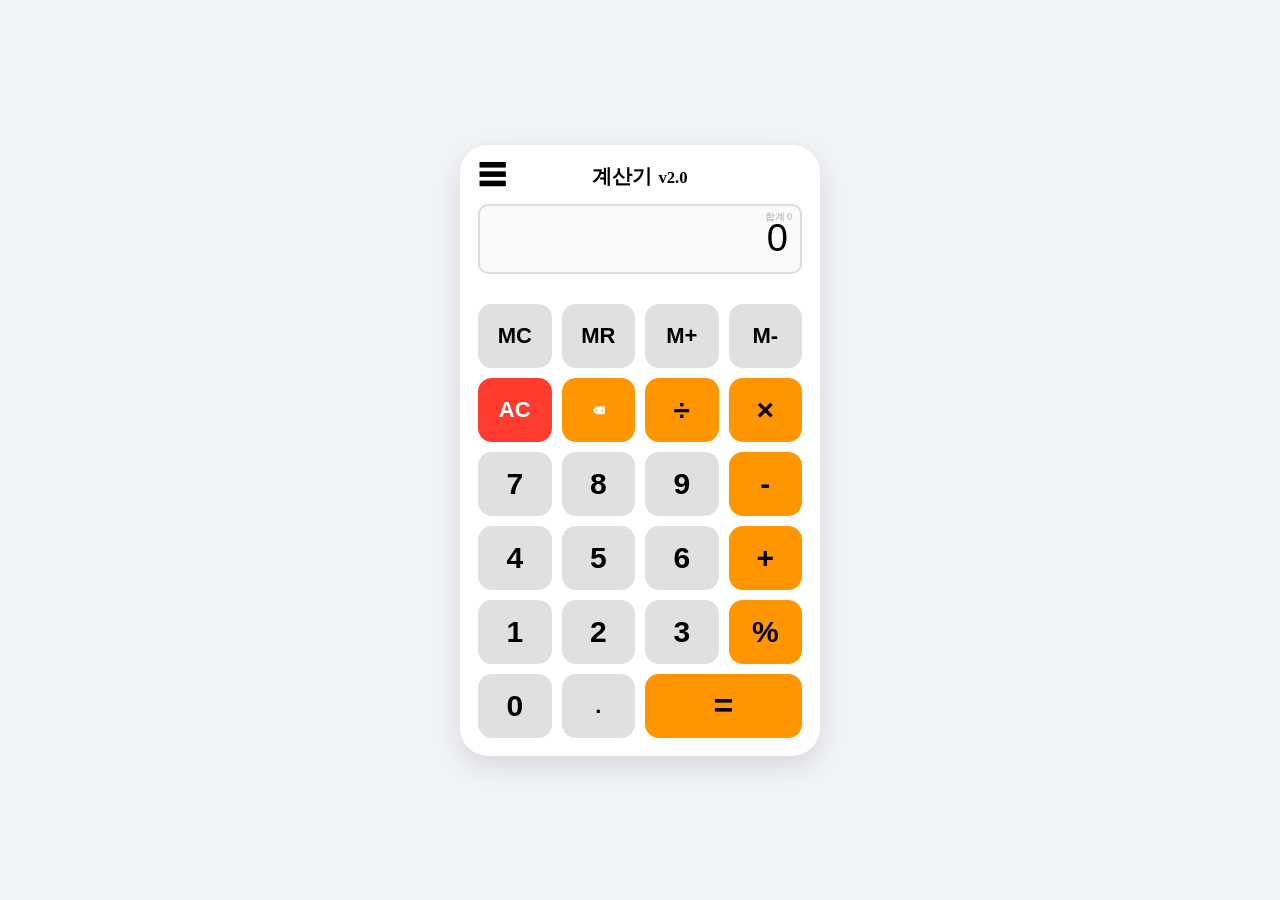
==== commit 5fbfc495: "Add files via upload" ====
--- a/calculator.html
+++ b/calculator.html
@@ -23,7 +23,7 @@
         .btn-ac { background-color: #ff3b30; color: #fff; }
         .btn-del { background-color: #ff9500; color: #fff; }
         .btn-equals { background-color: var(--main-theme); color: var(--text-color); font-size: 34px; }
-        .toast { height: 0; overflow: hidden; text-align: center; font-size: 14px; font-weight: bold; color: #fff; background: rgba(0,0,0,0.7); border-radius: 8px; transition: height 0.2s, padding 0.2s, opacity 0.3s; opacity: 0; }
+        .toast { height: 0; overflow: hidden; text-align: center; font-size: 14px; font-weight: bold; color: #fff; background: rgba(0,0,0,0.7); border-radius: 8px; transition: height 0.2s, padding 0.2s, opacity 0.3s; opacity: 0; pointer-events: none; }
         .toast.show { height: auto; padding: 6px; opacity: 1; margin-bottom: 6px; }
         .overlay { display: none; position: fixed; top: 0; left: 0; width: 100%; height: 100%; background: rgba(0,0,0,0.4); z-index: 998; }
         .overlay.show { display: block; }
@@ -69,6 +69,7 @@
             <div class="display-wrap">
                 <div class="mem-label">합계 <span id="mem-label-value">0</span></div>
                 <input type="text" id="display" value="0" readonly>
+                <div id="mr-label" style="font-size:11px;color:#aaa;text-align:left;padding-left:4px;min-height:16px;margin-top:2px;"></div>
             </div>
             <div class="buttons">
                 <button onclick="memory('MC')">MC</button>
@@ -228,11 +229,12 @@
             if (m === 'MC') {
                 memValue = 0;
                 document.getElementById('mem-label-value').textContent = '0';
+                document.getElementById('mr-label').textContent = '';
                 showToast('메모리 초기화');
             } else if (m === 'MR') {
                 updateDisplay(formatNum(memValue));
                 numA = null; op = null; numB = null; justCalc = true;
-                showToast('MR: ' + formatNum(memValue));
+                document.getElementById('mr-label').textContent = 'MR: ' + formatNum(memValue);
             } else if (m === 'M+') {
                 memValue = parseFloat((memValue + cur).toPrecision(10));
                 document.getElementById('mem-label-value').textContent = formatNum(memValue);
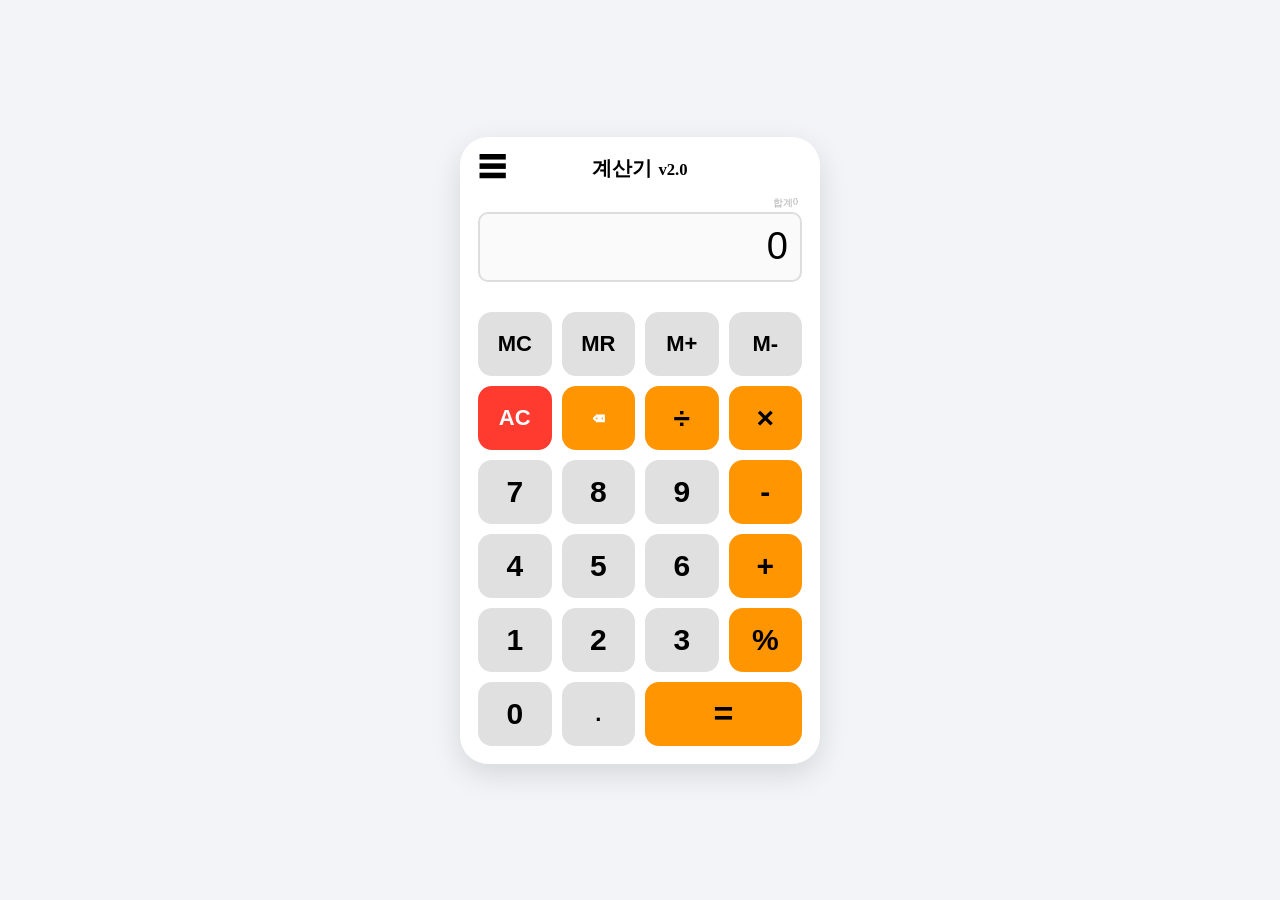
==== commit 1b5b90e6: "Add files via upload" ====
--- a/calculator.html
+++ b/calculator.html
@@ -13,8 +13,9 @@
         .calc-header { display: flex; align-items: center; justify-content: center; position: relative; margin-bottom: 14px; font-weight: bold; font-size: 20px; }
         .hamburger { font-size: 28px; cursor: pointer; position: absolute; left: 0; z-index: 2; }
         .title-text { display: flex; align-items: baseline; gap: 6px; }
-        .display-wrap { margin-bottom: 12px; position: relative; }
-        .mem-label { position: absolute; top: 6px; right: 10px; font-size: 10px; color: #aaa; }
+        .display-wrap { margin-bottom: 12px; }
+        .display-top { display: flex; justify-content: flex-end; font-size: 10px; color: #aaa; padding-right: 4px; margin-bottom: 2px; }
+        .display-bottom { font-size: 11px; color: #aaa; padding-left: 4px; min-height: 16px; margin-top: 2px; }
         #display { width: 100%; height: 70px; font-size: 38px; text-align: right; border: 2px solid #ddd; border-radius: 10px; padding: 8px 12px; background: #fafafa; display: block; outline: none; }
         .buttons { display: grid; grid-template-columns: repeat(4, 1fr); gap: 10px; }
         button { height: 64px; border-radius: 14px; border: none; font-size: 22px; font-weight: bold; cursor: pointer; background: #e0e0e0; transition: opacity 0.1s; }
@@ -23,8 +24,6 @@
         .btn-ac { background-color: #ff3b30; color: #fff; }
         .btn-del { background-color: #ff9500; color: #fff; }
         .btn-equals { background-color: var(--main-theme); color: var(--text-color); font-size: 34px; }
-        .toast { height: 0; overflow: hidden; text-align: center; font-size: 14px; font-weight: bold; color: #fff; background: rgba(0,0,0,0.7); border-radius: 8px; transition: height 0.2s, padding 0.2s, opacity 0.3s; opacity: 0; pointer-events: none; }
-        .toast.show { height: auto; padding: 6px; opacity: 1; margin-bottom: 6px; }
         .overlay { display: none; position: fixed; top: 0; left: 0; width: 100%; height: 100%; background: rgba(0,0,0,0.4); z-index: 998; }
         .overlay.show { display: block; }
         .side-menu { height: 100%; width: 260px; position: fixed; top: 0; left: 0; background: #111; overflow: hidden; transition: transform 0.3s ease; z-index: 1000; transform: translateX(-100%); }
@@ -65,11 +64,10 @@
                 <span class="hamburger" onclick="openMenu()">&#9776;</span>
                 <span class="title-text">계산기 <small>v2.0</small></span>
             </div>
-            <div id="toast" class="toast"></div>
             <div class="display-wrap">
-                <div class="mem-label">합계 <span id="mem-label-value">0</span></div>
+                <div class="display-top">합계 <span id="mem-label-value">0</span></div>
                 <input type="text" id="display" value="0" readonly>
-                <div id="mr-label" style="font-size:11px;color:#aaa;text-align:left;padding-left:4px;min-height:16px;margin-top:2px;"></div>
+                <div id="mr-label" class="display-bottom"></div>
             </div>
             <div class="buttons">
                 <button onclick="memory('MC')">MC</button>
@@ -100,12 +98,9 @@
     </div>
 
     <script>
-        // --- 상태 ---
-        let numA = null;   // 첫 번째 피연산자
-        let op = null;     // 연산자
-        let numB = null;   // 두 번째 피연산자
-        let displayStr = '0';  // 화면에 보이는 문자열
-        let justCalc = false;  // 방금 = 눌렀는지
+        let numA = null, op = null, numB = null;
+        let displayStr = '0';
+        let justCalc = false;
         let memValue = 0;
 
         const disp = () => document.getElementById('display');
@@ -117,29 +112,23 @@
 
         function formatNum(n) {
             if (n === null || isNaN(n)) return '오류';
-            // 소수점 10자리까지, 불필요한 0 제거
             let s = parseFloat(n.toPrecision(10)).toString();
-            // 천단위 콤마
             let parts = s.split('.');
             parts[0] = parts[0].replace(/\B(?=(\d{3})+(?!\d))/g, ',');
             return parts.join('.');
         }
 
-        // 숫자 입력
         function inputNum(n) {
             if (justCalc) {
-                // = 누른 뒤 숫자 → 새 계산 시작
                 numA = null; op = null; numB = null;
                 justCalc = false;
                 updateDisplay(n);
                 return;
             }
             if (op === null) {
-                // A 입력 중
                 if (displayStr === '0') updateDisplay(n);
                 else updateDisplay(displayStr + n);
             } else {
-                // B 입력 중
                 if (numB === null) updateDisplay(n);
                 else updateDisplay(displayStr + n);
                 numB = 'typing';
@@ -151,20 +140,16 @@
             if (!displayStr.includes('.')) updateDisplay(displayStr + '.');
         }
 
-        // 연산자 입력
         function inputOp(o) {
             justCalc = false;
             let cur = parseFloat(displayStr.replace(/,/g, ''));
             if (op !== null && numB !== null && numB !== 'typing') {
-                // 연속 계산
                 cur = doCalc(numA, op, parseFloat(displayStr.replace(/,/g,'')));
                 updateDisplay(formatNum(cur));
             }
             numA = isNaN(cur) ? 0 : cur;
             op = o;
             numB = null;
-
-            // 연산자 표시
             const opSymbol = o === '*' ? '×' : o === '/' ? '÷' : o;
             disp().value = formatNum(numA) + ' ' + opSymbol;
         }
@@ -199,12 +184,7 @@
         function calcPercent() {
             let cur = parseFloat(displayStr.replace(/,/g, ''));
             if (isNaN(cur)) return;
-            let result;
-            if (op !== null && numA !== null) {
-                result = numA * (cur / 100);
-            } else {
-                result = cur / 100;
-            }
+            let result = (op !== null && numA !== null) ? numA * (cur / 100) : cur / 100;
             result = parseFloat(result.toPrecision(10));
             numB = result;
             updateDisplay(formatNum(result));
@@ -220,7 +200,7 @@
             if (justCalc || op !== null) { clearDisplay(); return; }
             let s = displayStr.replace(/,/g, '');
             s = s.length > 1 ? s.slice(0, -1) : '0';
-            updateDisplay(s === '0' ? '0' : formatNum(parseFloat(s)) === s ? s : s);
+            updateDisplay(s);
             if (s === '0') justCalc = false;
         }
 
@@ -230,7 +210,6 @@
                 memValue = 0;
                 document.getElementById('mem-label-value').textContent = '0';
                 document.getElementById('mr-label').textContent = '';
-                showToast('메모리 초기화');
             } else if (m === 'MR') {
                 updateDisplay(formatNum(memValue));
                 numA = null; op = null; numB = null; justCalc = true;
@@ -238,21 +217,10 @@
             } else if (m === 'M+') {
                 memValue = parseFloat((memValue + cur).toPrecision(10));
                 document.getElementById('mem-label-value').textContent = formatNum(memValue);
-                showToast('M+: ' + formatNum(memValue));
             } else if (m === 'M-') {
                 memValue = parseFloat((memValue - cur).toPrecision(10));
                 document.getElementById('mem-label-value').textContent = formatNum(memValue);
-                showToast('M-: ' + formatNum(memValue));
-            }
-        }
-
-        let toastTimer;
-        function showToast(msg) {
-            const t = document.getElementById('toast');
-            t.textContent = msg;
-            t.classList.add('show');
-            clearTimeout(toastTimer);
-            toastTimer = setTimeout(() => t.classList.remove('show'), 1800);
+            }
         }
 
         function openMenu() {
